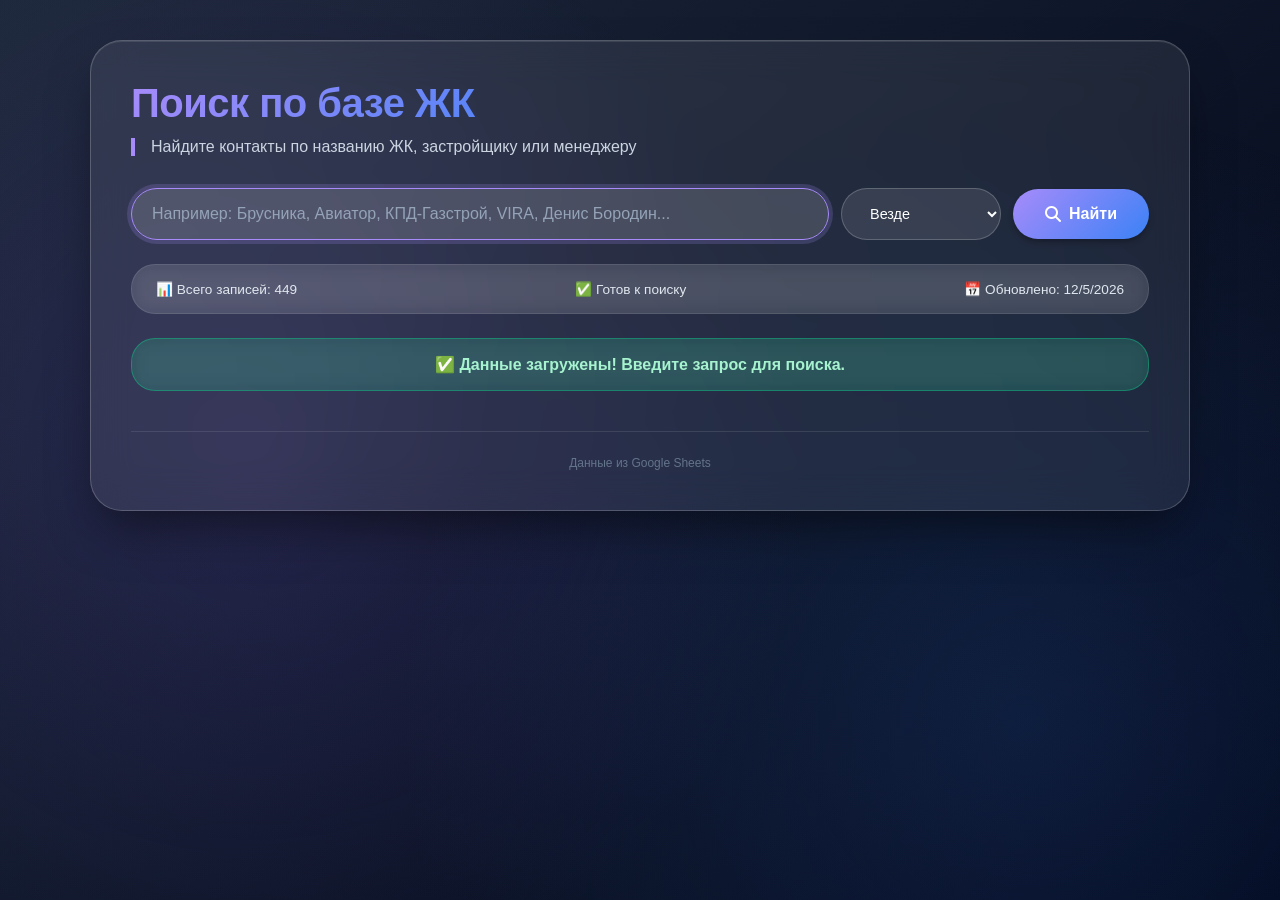
==== index.html @ bddff4b0 "Update index.html" ====
<!DOCTYPE html>
<html lang="ru">
<head>
    <meta charset="UTF-8">
    <meta name="viewport" content="width=device-width, initial-scale=1.0">
    <title>Поиск по базе ЖК</title>
    <link rel="stylesheet" href="https://cdnjs.cloudflare.com/ajax/libs/font-awesome/6.4.0/css/all.min.css">
    <link rel="stylesheet" href="style.css">
</head>
<body>
<div class="container">
    <h1>Поиск по базе ЖК</h1>
    <div class="sub">Найдите контакты по названию ЖК, застройщику или менеджеру</div>

    <div class="search-box">
        <input type="text" id="searchInput" placeholder="Например: Брусника, Авиатор, КПД-Газстрой, VIRA, Денис Бородин..." autofocus>
        <select id="searchType">
            <option value="all"><i class="fas fa-search"></i> Везде</option>
            <option value="complex"><i class="fas fa-building"></i> Название ЖК</option>
            <option value="developer"><i class="fas fa-hard-hat"></i> Застройщик</option>
            <option value="manager"><i class="fas fa-user-tie"></i> Менеджер</option>
        </select>
        <button id="searchBtn"><i class="fas fa-search"></i> Найти</button>
    </div>

    <div id="stats" class="stats" style="display: none;"></div>
    <div id="results">
        <div class="loading">Введите запрос для поиска</div>
    </div>
    <div class="footer">
        <span>Данные из Google Sheets</span>
        <button id="shareBtn" class="share-btn" style="display: none;"><i class="fas fa-share-alt"></i> Поделиться результатом</button>
    </div>
</div>

<script src="script.js"></script>
</body>
</html>
---- style.css ----
* {
    margin: 0;
    padding: 0;
    box-sizing: border-box;
}

body {
    font-family: 'Inter', -apple-system, BlinkMacSystemFont, 'Segoe UI', Roboto, sans-serif;
    background: linear-gradient(135deg, #1e293b 0%, #0f172a 50%, #020617 100%);
    min-height: 100vh;
    padding: 40px 20px;
    position: relative;
}

body::before {
    content: '';
    position: fixed;
    top: 0;
    left: 0;
    right: 0;
    bottom: 0;
    background: radial-gradient(circle at 20% 50%, rgba(139, 92, 246, 0.15) 0%, transparent 50%),
                radial-gradient(circle at 80% 80%, rgba(59, 130, 246, 0.15) 0%, transparent 50%);
    pointer-events: none;
    z-index: 0;
}

.container {
    position: relative;
    z-index: 1;
    max-width: 1100px;
    margin: 0 auto;
    background: rgba(255, 255, 255, 0.08);
    backdrop-filter: blur(20px);
    -webkit-backdrop-filter: blur(20px);
    border-radius: 32px;
    padding: 40px;
    box-shadow: 0 25px 50px -12px rgba(0, 0, 0, 0.5), inset 0 1px 0 rgba(255, 255, 255, 0.1);
    border: 1px solid rgba(255, 255, 255, 0.2);
}

h1 {
    font-size: 2.5rem;
    background: linear-gradient(135deg, #a78bfa 0%, #3b82f6 50%, #06b6d4 100%);
    -webkit-background-clip: text;
    -webkit-text-fill-color: transparent;
    background-clip: text;
    margin-bottom: 12px;
    letter-spacing: -0.5px;
    font-weight: 700;
}

.sub {
    color: #cbd5e1;
    margin-bottom: 32px;
    border-left: 4px solid #a78bfa;
    padding-left: 16px;
    font-size: 1rem;
    font-weight: 500;
}

.search-box {
    display: flex;
    gap: 12px;
    margin-bottom: 24px;
    flex-wrap: wrap;
    align-items: center;
}

.search-box input {
    flex: 2;
    padding: 16px 20px;
    font-size: 1rem;
    border: 1px solid rgba(255, 255, 255, 0.2);
    border-radius: 48px;
    outline: none;
    transition: all 0.3s ease;
    background: rgba(255, 255, 255, 0.1);
    color: white;
}

.search-box input::placeholder {
    color: #94a3b8;
}

.search-box input:focus {
    border-color: #a78bfa;
    background: rgba(255, 255, 255, 0.15);
    box-shadow: 0 0 0 4px rgba(167, 139, 250, 0.2);
}

.search-box select {
    padding: 16px 24px;
    font-size: 0.9rem;
    border: 1px solid rgba(255, 255, 255, 0.2);
    border-radius: 48px;
    background: rgba(255, 255, 255, 0.1);
    color: white;
    cursor: pointer;
    outline: none;
    transition: all 0.3s ease;
    font-weight: 500;
}

.search-box select option {
    background: #1e293b;
    color: white;
}

.search-box select:focus {
    border-color: #a78bfa;
    background: rgba(255, 255, 255, 0.15);
}

.search-box button {
    padding: 16px 32px;
    font-size: 1rem;
    background: linear-gradient(135deg, #a78bfa 0%, #3b82f6 100%);
    color: white;
    border: none;
    border-radius: 48px;
    cursor: pointer;
    font-weight: 600;
    transition: all 0.3s ease;
    box-shadow: 0 4px 6px -1px rgba(0, 0, 0, 0.3);
    display: flex;
    align-items: center;
    gap: 8px;
}

.search-box button:hover {
    transform: translateY(-2px);
    box-shadow: 0 10px 15px -3px rgba(0, 0, 0, 0.4);
    background: linear-gradient(135deg, #c084fc 0%, #60a5fa 100%);
}

.stats {
    background: rgba(255, 255, 255, 0.1);
    backdrop-filter: blur(10px);
    padding: 16px 24px;
    border-radius: 24px;
    margin-bottom: 24px;
    font-size: 0.85rem;
    color: #e2e8f0;
    display: flex;
    justify-content: space-between;
    flex-wrap: wrap;
    gap: 12px;
    font-weight: 500;
    border: 1px solid rgba(255, 255, 255, 0.1);
}

.result-card {
    background: rgba(255, 255, 255, 0.08);
    backdrop-filter: blur(10px);
    border-radius: 24px;
    padding: 20px;
    margin-bottom: 16px;
    border: 1px solid rgba(255, 255, 255, 0.1);
    transition: all 0.3s ease;
    position: relative;
    overflow: hidden;
}

.result-card::before {
    content: '';
    position: absolute;
    top: 0;
    left: 0;
    right: 0;
    height: 4px;
    background: linear-gradient(90deg, #a78bfa, #3b82f6, #06b6d4);
    transform: scaleX(0);
    transition: transform 0.3s ease;
}

.result-card:hover {
    transform: translateY(-4px);
    background: rgba(255, 255, 255, 0.12);
    border-color: rgba(255, 255, 255, 0.3);
    box-shadow: 0 12px 24px -8px rgba(0, 0, 0, 0.3);
}

.result-card:hover::before {
    transform: scaleX(1);
}

.result-card strong {
    font-size: 1.2rem;
    color: #f1f5f9;
    display: block;
    margin-bottom: 12px;
    padding-right: 20px;
}

.result-card > * {
    margin-bottom: 6px;
    line-height: 1.5;
    color: #cbd5e1;
}

.result-card > *:last-child {
    margin-bottom: 0;
}

.copy-btn {
    margin-top: 12px;
    background: rgba(255, 255, 255, 0.1);
    border: 1px solid rgba(255, 255, 255, 0.2);
    padding: 8px 16px;
    border-radius: 40px;
    font-size: 0.8rem;
    cursor: pointer;
    color: #e2e8f0;
    font-weight: 500;
    transition: all 0.2s ease;
    display: inline-flex;
    align-items: center;
    gap: 6px;
}

.copy-btn:hover {
    background: linear-gradient(135deg, #a78bfa, #3b82f6);
    color: white;
    border-color: transparent;
    transform: scale(1.02);
}

.loading {
    text-align: center;
    padding: 60px 20px;
    color: #94a3b8;
}

.loading-spinner {
    display: inline-block;
    width: 50px;
    height: 50px;
    border: 3px solid rgba(167, 139, 250, 0.3);
    border-radius: 50%;
    border-top-color: #a78bfa;
    animation: spin 1s ease-in-out infinite;
    margin-bottom: 20px;
}

.loading-text {
    color: #cbd5e1;
    font-size: 1rem;
    letter-spacing: 1px;
    animation: pulse 1.5s ease-in-out infinite;
}

.skeleton-card {
    background: rgba(255, 255, 255, 0.05);
    border-radius: 24px;
    padding: 20px;
    margin-bottom: 16px;
    border: 1px solid rgba(255, 255, 255, 0.1);
    animation: shimmer 1.5s ease-in-out infinite;
}

.skeleton-title {
    height: 24px;
    width: 60%;
    background: rgba(255, 255, 255, 0.1);
    border-radius: 12px;
    margin-bottom: 12px;
}

.skeleton-line {
    height: 16px;
    width: 80%;
    background: rgba(255, 255, 255, 0.08);
    border-radius: 8px;
    margin-bottom: 8px;
}

.skeleton-line.short {
    width: 40%;
}

.not-found {
    text-align: center;
    padding: 60px 20px;
    color: #94a3b8;
    font-size: 1.1rem;
}

.success {
    background: rgba(16, 185, 129, 0.2);
    backdrop-filter: blur(10px);
    border: 1px solid rgba(16, 185, 129, 0.5);
    color: #a7f3d0;
    padding: 16px;
    border-radius: 24px;
    margin-bottom: 24px;
    text-align: center;
    font-weight: 600;
    animation: slideIn 0.5s ease;
}

.error {
    background: rgba(239, 68, 68, 0.2);
    backdrop-filter: blur(10px);
    border: 1px solid rgba(239, 68, 68, 0.5);
    color: #fecaca;
    padding: 16px;
    border-radius: 24px;
    margin-bottom: 24px;
    text-align: center;
    font-weight: 600;
    animation: slideIn 0.5s ease;
}

.suggestion {
    background: rgba(251, 191, 36, 0.2);
    backdrop-filter: blur(10px);
    border: 1px solid rgba(251, 191, 36, 0.5);
    color: #fde047;
    padding: 12px 20px;
    border-radius: 24px;
    margin-bottom: 20px;
    text-align: center;
    font-size: 0.9rem;
    font-weight: 500;
    animation: pulse 2s infinite;
}

.footer {
    font-size: 0.75rem;
    color: #64748b;
    text-align: center;
    margin-top: 40px;
    padding-top: 24px;
    border-top: 1px solid rgba(255, 255, 255, 0.1);
}

@keyframes spin {
    to {
        transform: rotate(360deg);
    }
}

@keyframes pulse {
    0%, 100% {
        opacity: 1;
    }
    50% {
        opacity: 0.6;
    }
}

@keyframes shimmer {
    0% {
        background: rgba(255, 255, 255, 0.05);
    }
    50% {
        background: rgba(255, 255, 255, 0.1);
    }
    100% {
        background: rgba(255, 255, 255, 0.05);
    }
}

@keyframes slideIn {
    from {
        opacity: 0;
        transform: translateY(-10px);
    }
    to {
        opacity: 1;
        transform: translateY(0);
    }
}

@media (max-width: 768px) {
    .container {
        padding: 24px;
    }
    
    h1 {
        font-size: 1.8rem;
    }
    
    .search-box input,
    .search-box select,
    .search-box button {
        width: 100%;
    }
    
    .stats {
        flex-direction: column;
        align-items: center;
        text-align: center;
    }
    
    .result-card strong {
        font-size: 1rem;
    }
}
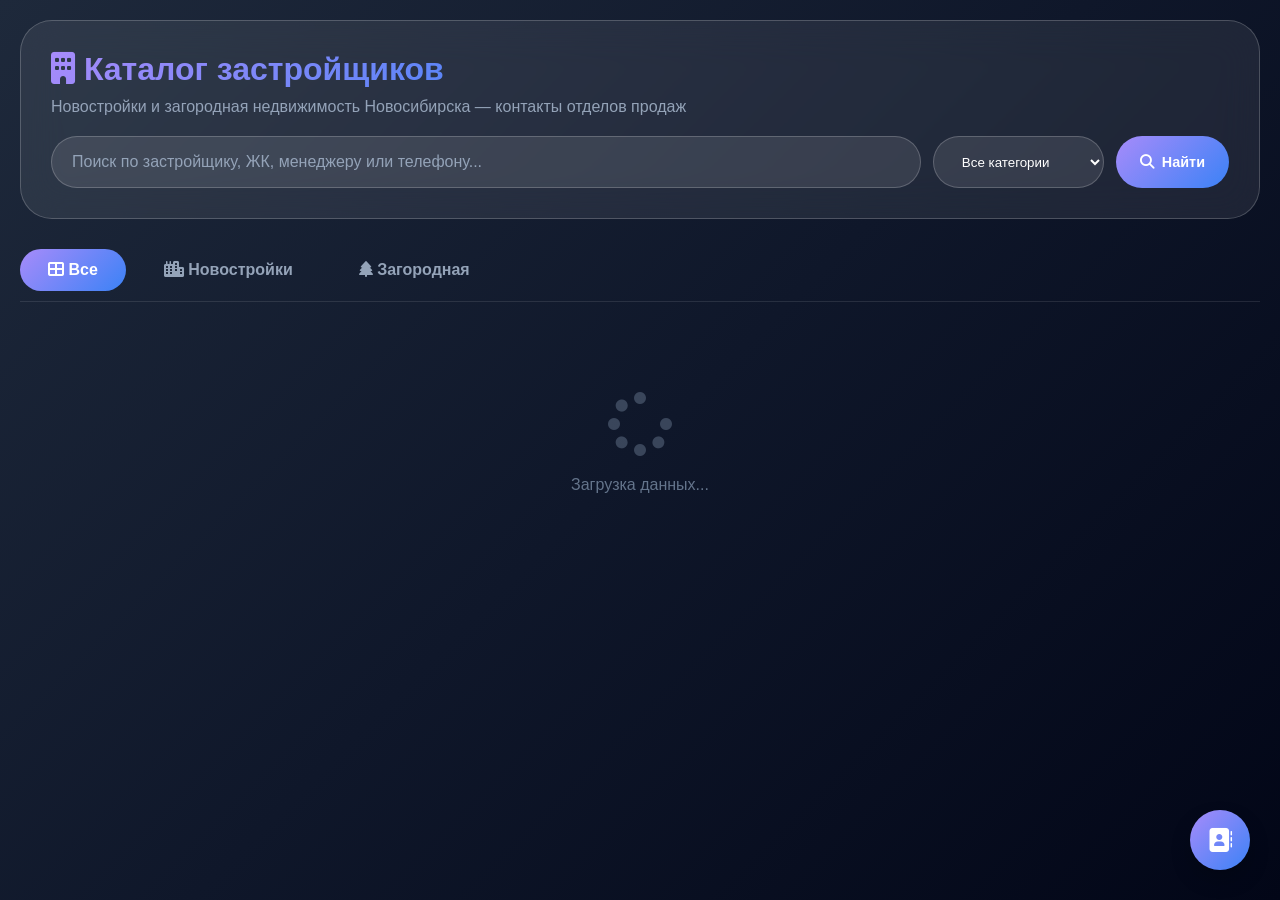
==== commit 3281b98d: "Update index.html" ====
--- a/index.html
+++ b/index.html
@@ -2,37 +2,524 @@
 <html lang="ru">
 <head>
     <meta charset="UTF-8">
-    <meta name="viewport" content="width=device-width, initial-scale=1.0">
-    <title>Поиск по базе ЖК</title>
+    <meta name="viewport" content="width=device-width, initial-scale=1.0, user-scalable=yes">
+    <title>Каталог контактов застройщиков | Новостройки и загородная недвижимость</title>
     <link rel="stylesheet" href="https://cdnjs.cloudflare.com/ajax/libs/font-awesome/6.4.0/css/all.min.css">
-    <link rel="stylesheet" href="style.css">
+    <style>
+        * {
+            margin: 0;
+            padding: 0;
+            box-sizing: border-box;
+        }
+
+        body {
+            font-family: 'Inter', -apple-system, BlinkMacSystemFont, 'Segoe UI', Roboto, sans-serif;
+            background: linear-gradient(135deg, #1e293b 0%, #0f172a 50%, #020617 100%);
+            min-height: 100vh;
+            padding: 20px;
+        }
+
+        .container {
+            max-width: 1400px;
+            margin: 0 auto;
+        }
+
+        /* Header */
+        .header {
+            background: rgba(255, 255, 255, 0.08);
+            backdrop-filter: blur(20px);
+            border-radius: 32px;
+            padding: 30px;
+            margin-bottom: 30px;
+            border: 1px solid rgba(255, 255, 255, 0.2);
+        }
+
+        h1 {
+            font-size: 2rem;
+            background: linear-gradient(135deg, #a78bfa 0%, #3b82f6 50%, #06b6d4 100%);
+            -webkit-background-clip: text;
+            -webkit-text-fill-color: transparent;
+            background-clip: text;
+            margin-bottom: 10px;
+        }
+
+        .sub {
+            color: #94a3b8;
+            margin-bottom: 20px;
+        }
+
+        /* Поиск */
+        .search-wrapper {
+            display: flex;
+            gap: 12px;
+            flex-wrap: wrap;
+            margin-top: 20px;
+        }
+
+        .search-wrapper input {
+            flex: 2;
+            padding: 16px 20px;
+            border: 1px solid rgba(255, 255, 255, 0.2);
+            border-radius: 48px;
+            background: rgba(255, 255, 255, 0.1);
+            color: white;
+            font-size: 1rem;
+        }
+
+        .search-wrapper input::placeholder {
+            color: #94a3b8;
+        }
+
+        .search-wrapper select {
+            padding: 16px 24px;
+            border: 1px solid rgba(255, 255, 255, 0.2);
+            border-radius: 48px;
+            background: rgba(255, 255, 255, 0.1);
+            color: white;
+            cursor: pointer;
+        }
+
+        .btn {
+            padding: 12px 24px;
+            border: none;
+            border-radius: 48px;
+            cursor: pointer;
+            font-weight: 600;
+            transition: all 0.3s ease;
+            display: inline-flex;
+            align-items: center;
+            gap: 8px;
+            font-size: 0.9rem;
+        }
+
+        .btn-primary {
+            background: linear-gradient(135deg, #a78bfa 0%, #3b82f6 100%);
+            color: white;
+        }
+
+        .btn-primary:hover {
+            transform: translateY(-2px);
+            box-shadow: 0 10px 15px -3px rgba(0, 0, 0, 0.4);
+        }
+
+        .btn-success {
+            background: linear-gradient(135deg, #10b981 0%, #059669 100%);
+            color: white;
+        }
+
+        .btn-outline {
+            background: transparent;
+            border: 1px solid rgba(255, 255, 255, 0.3);
+            color: #e2e8f0;
+        }
+
+        .btn-outline:hover {
+            background: rgba(255, 255, 255, 0.1);
+        }
+
+        /* Вкладки */
+        .tabs {
+            display: flex;
+            gap: 10px;
+            margin-bottom: 30px;
+            border-bottom: 1px solid rgba(255, 255, 255, 0.1);
+            padding-bottom: 10px;
+        }
+
+        .tab {
+            padding: 12px 28px;
+            background: transparent;
+            border: none;
+            color: #94a3b8;
+            font-size: 1rem;
+            font-weight: 600;
+            cursor: pointer;
+            transition: all 0.3s ease;
+            border-radius: 48px;
+        }
+
+        .tab.active {
+            background: linear-gradient(135deg, #a78bfa 0%, #3b82f6 100%);
+            color: white;
+        }
+
+        .tab:hover:not(.active) {
+            background: rgba(255, 255, 255, 0.1);
+            color: white;
+        }
+
+        /* Каталог */
+        .catalog {
+            display: flex;
+            flex-direction: column;
+            gap: 16px;
+        }
+
+        /* Карточка застройщика */
+        .developer-card {
+            background: rgba(255, 255, 255, 0.06);
+            border-radius: 24px;
+            border: 1px solid rgba(255, 255, 255, 0.1);
+            overflow: hidden;
+            transition: all 0.3s ease;
+        }
+
+        .developer-card:hover {
+            background: rgba(255, 255, 255, 0.08);
+            border-color: rgba(167, 139, 250, 0.3);
+        }
+
+        .developer-header {
+            padding: 20px 24px;
+            cursor: pointer;
+            display: flex;
+            justify-content: space-between;
+            align-items: center;
+            background: rgba(0, 0, 0, 0.2);
+            transition: all 0.3s ease;
+        }
+
+        .developer-header:hover {
+            background: rgba(0, 0, 0, 0.3);
+        }
+
+        .developer-info {
+            display: flex;
+            align-items: center;
+            gap: 15px;
+            flex-wrap: wrap;
+        }
+
+        .developer-icon {
+            width: 50px;
+            height: 50px;
+            background: linear-gradient(135deg, #a78bfa, #3b82f6);
+            border-radius: 16px;
+            display: flex;
+            align-items: center;
+            justify-content: center;
+            font-size: 1.5rem;
+        }
+
+        .developer-name {
+            font-size: 1.3rem;
+            font-weight: 600;
+            color: white;
+        }
+
+        .developer-stats {
+            display: flex;
+            gap: 15px;
+            margin-top: 5px;
+            font-size: 0.8rem;
+            color: #94a3b8;
+        }
+
+        .developer-stats span {
+            display: inline-flex;
+            align-items: center;
+            gap: 5px;
+        }
+
+        .toggle-icon {
+            font-size: 1.2rem;
+            color: #a78bfa;
+            transition: transform 0.3s ease;
+        }
+
+        .developer-card.collapsed .toggle-icon {
+            transform: rotate(-90deg);
+        }
+
+        .developer-card.collapsed .complexes-list {
+            display: none;
+        }
+
+        /* Список ЖК */
+        .complexes-list {
+            padding: 0 24px 24px 24px;
+            border-top: 1px solid rgba(255, 255, 255, 0.05);
+        }
+
+        .complex-item {
+            background: rgba(255, 255, 255, 0.03);
+            border-radius: 16px;
+            margin-top: 16px;
+            padding: 16px;
+            transition: all 0.3s ease;
+        }
+
+        .complex-item:hover {
+            background: rgba(255, 255, 255, 0.06);
+        }
+
+        .complex-header {
+            display: flex;
+            justify-content: space-between;
+            align-items: center;
+            flex-wrap: wrap;
+            gap: 15px;
+            margin-bottom: 12px;
+            cursor: pointer;
+        }
+
+        .complex-name {
+            font-size: 1.1rem;
+            font-weight: 600;
+            color: #e2e8f0;
+            display: flex;
+            align-items: center;
+            gap: 10px;
+        }
+
+        .complex-name i {
+            color: #a78bfa;
+            font-size: 1rem;
+        }
+
+        .complex-phone {
+            background: rgba(16, 185, 129, 0.2);
+            padding: 6px 12px;
+            border-radius: 40px;
+            font-size: 0.85rem;
+            color: #10b981;
+            display: inline-flex;
+            align-items: center;
+            gap: 6px;
+        }
+
+        .complex-details {
+            padding-left: 25px;
+            margin-top: 12px;
+            display: none;
+        }
+
+        .complex-item.collapsed .complex-details {
+            display: none;
+        }
+
+        .complex-item:not(.collapsed) .complex-details {
+            display: block;
+        }
+
+        .complex-address {
+            color: #94a3b8;
+            font-size: 0.85rem;
+            margin-bottom: 12px;
+            display: flex;
+            align-items: center;
+            gap: 8px;
+            flex-wrap: wrap;
+        }
+
+        .managers-title {
+            font-size: 0.85rem;
+            color: #a78bfa;
+            margin: 12px 0 8px 0;
+            font-weight: 600;
+        }
+
+        .manager-list {
+            display: flex;
+            flex-direction: column;
+            gap: 8px;
+        }
+
+        .manager-item {
+            display: flex;
+            justify-content: space-between;
+            align-items: center;
+            flex-wrap: wrap;
+            gap: 10px;
+            padding: 8px 12px;
+            background: rgba(255, 255, 255, 0.03);
+            border-radius: 12px;
+        }
+
+        .manager-info {
+            display: flex;
+            align-items: center;
+            gap: 12px;
+            flex-wrap: wrap;
+        }
+
+        .manager-name {
+            color: #f1f5f9;
+            font-weight: 500;
+        }
+
+        .manager-role {
+            font-size: 0.75rem;
+            color: #a78bfa;
+            background: rgba(167, 139, 250, 0.15);
+            padding: 2px 8px;
+            border-radius: 20px;
+        }
+
+        .manager-phone {
+            color: #10b981;
+            text-decoration: none;
+            font-size: 0.9rem;
+            display: inline-flex;
+            align-items: center;
+            gap: 6px;
+        }
+
+        .copy-btn {
+            background: rgba(255, 255, 255, 0.1);
+            border: none;
+            padding: 4px 12px;
+            border-radius: 20px;
+            cursor: pointer;
+            color: #94a3b8;
+            font-size: 0.7rem;
+            transition: all 0.2s ease;
+        }
+
+        .copy-btn:hover {
+            background: #a78bfa;
+            color: white;
+        }
+
+        /* Пустое состояние */
+        .empty-state {
+            text-align: center;
+            padding: 60px 20px;
+            color: #64748b;
+        }
+
+        .empty-state i {
+            font-size: 4rem;
+            margin-bottom: 20px;
+            opacity: 0.5;
+        }
+
+        /* Админ-кнопка */
+        .admin-btn {
+            position: fixed;
+            bottom: 30px;
+            right: 30px;
+            background: linear-gradient(135deg, #a78bfa, #3b82f6);
+            width: 60px;
+            height: 60px;
+            border-radius: 50%;
+            display: flex;
+            align-items: center;
+            justify-content: center;
+            color: white;
+            font-size: 1.5rem;
+            cursor: pointer;
+            box-shadow: 0 10px 25px -5px rgba(0, 0, 0, 0.3);
+            transition: all 0.3s ease;
+            z-index: 100;
+            text-decoration: none;
+        }
+
+        .admin-btn:hover {
+            transform: scale(1.1);
+            box-shadow: 0 15px 30px -5px rgba(0, 0, 0, 0.4);
+        }
+
+        /* Уведомления */
+        .toast {
+            position: fixed;
+            bottom: 100px;
+            right: 30px;
+            background: rgba(0, 0, 0, 0.9);
+            color: white;
+            padding: 12px 24px;
+            border-radius: 48px;
+            z-index: 1000;
+            animation: slideUp 0.3s ease;
+        }
+
+        @keyframes slideUp {
+            from {
+                opacity: 0;
+                transform: translateY(20px);
+            }
+            to {
+                opacity: 1;
+                transform: translateY(0);
+            }
+        }
+
+        @media (max-width: 768px) {
+            .header {
+                padding: 20px;
+            }
+            h1 {
+                font-size: 1.5rem;
+            }
+            .developer-header {
+                padding: 15px 20px;
+            }
+            .developer-name {
+                font-size: 1.1rem;
+            }
+            .complexes-list {
+                padding: 0 16px 16px 16px;
+            }
+            .manager-item {
+                flex-direction: column;
+                align-items: flex-start;
+            }
+            .admin-btn {
+                bottom: 20px;
+                right: 20px;
+                width: 50px;
+                height: 50px;
+                font-size: 1.2rem;
+            }
+        }
+    </style>
 </head>
 <body>
-<div class="container">
-    <h1>Поиск по базе ЖК</h1>
-    <div class="sub">Найдите контакты по названию ЖК, застройщику или менеджеру</div>
-
-    <div class="search-box">
-        <input type="text" id="searchInput" placeholder="Например: Брусника, Авиатор, КПД-Газстрой, VIRA, Денис Бородин..." autofocus>
-        <select id="searchType">
-            <option value="all"><i class="fas fa-search"></i> Везде</option>
-            <option value="complex"><i class="fas fa-building"></i> Название ЖК</option>
-            <option value="developer"><i class="fas fa-hard-hat"></i> Застройщик</option>
-            <option value="manager"><i class="fas fa-user-tie"></i> Менеджер</option>
-        </select>
-        <button id="searchBtn"><i class="fas fa-search"></i> Найти</button>
+    <div class="container">
+        <div class="header">
+            <h1><i class="fas fa-building"></i> Каталог застройщиков</h1>
+            <div class="sub">Новостройки и загородная недвижимость Новосибирска — контакты отделов продаж</div>
+            
+            <div class="search-wrapper">
+                <input type="text" id="searchInput" placeholder="Поиск по застройщику, ЖК, менеджеру или телефону...">
+                <select id="categoryFilter">
+                    <option value="all">Все категории</option>
+                    <option value="newbuild">🏢 Новостройки</option>
+                    <option value="suburban">🏡 Загородная</option>
+                </select>
+                <button class="btn btn-primary" id="searchBtn">
+                    <i class="fas fa-search"></i> Найти
+                </button>
+            </div>
+        </div>
+
+        <!-- Вкладки -->
+        <div class="tabs">
+            <button class="tab active" data-category="all">
+                <i class="fas fa-th-large"></i> Все
+            </button>
+            <button class="tab" data-category="newbuild">
+                <i class="fas fa-city"></i> Новостройки
+            </button>
+            <button class="tab" data-category="suburban">
+                <i class="fas fa-tree"></i> Загородная
+            </button>
+        </div>
+
+        <!-- Каталог -->
+        <div class="catalog" id="catalog">
+            <div class="empty-state">
+                <i class="fas fa-spinner fa-spin"></i>
+                <p>Загрузка данных...</p>
+            </div>
+        </div>
     </div>
 
-    <div id="stats" class="stats" style="display: none;"></div>
-    <div id="results">
-        <div class="loading">Введите запрос для поиска</div>
-    </div>
-    <div class="footer">
-        <span>Данные из Google Sheets</span>
-        <button id="shareBtn" class="share-btn" style="display: none;"><i class="fas fa-share-alt"></i> Поделиться результатом</button>
-    </div>
-</div>
-
-<script src="script.js"></script>
+    <!-- Кнопка админ-панели -->
+    <a href="../app/contacts-manager.html" class="admin-btn" title="Управление контактами">
+        <i class="fas fa-address-book"></i>
+    </a>
+
+    <script src="../pages/main.js"></script>
 </body>
 </html>
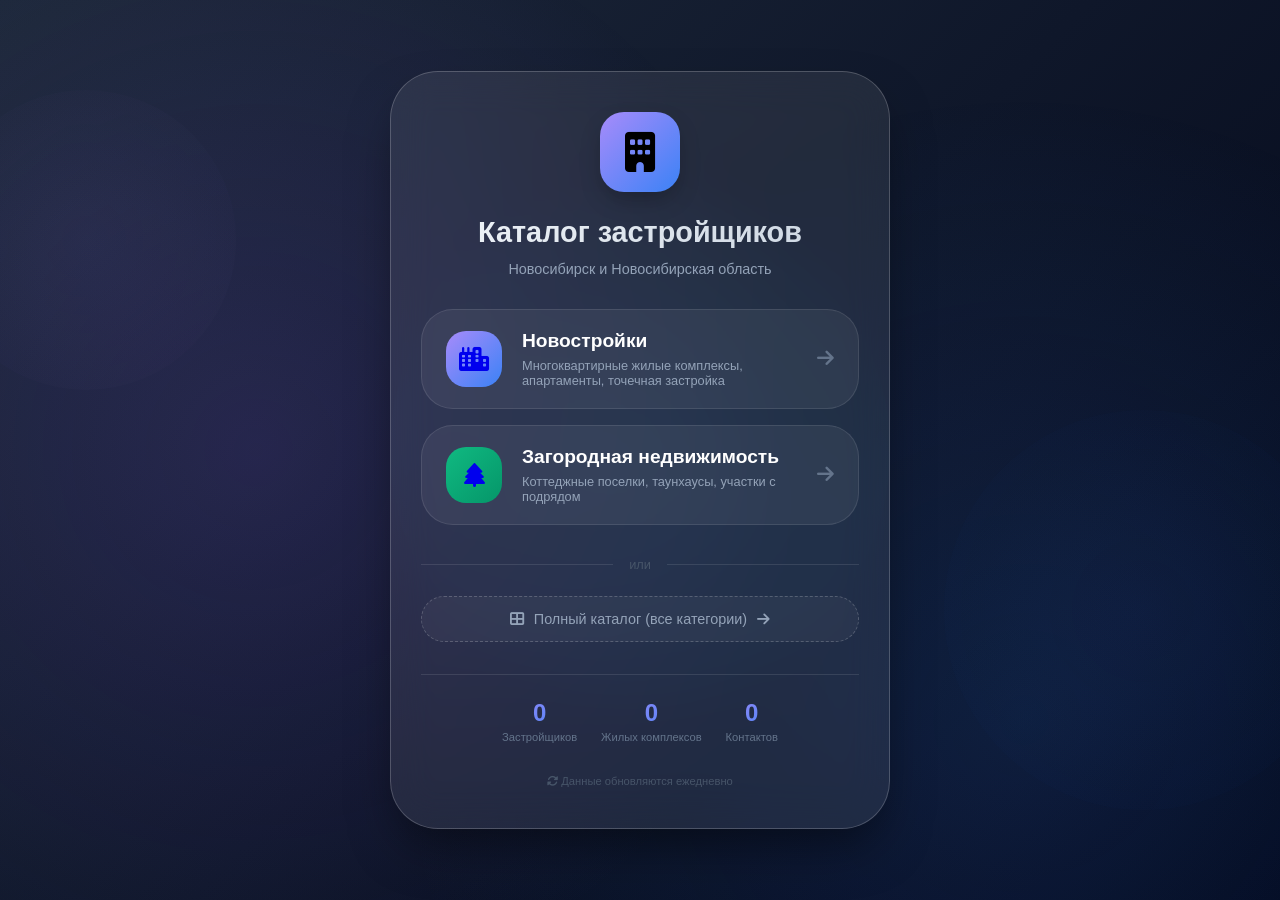
==== commit b3a70e8b: "Update index.html" ====
--- a/index.html
+++ b/index.html
@@ -3,7 +3,7 @@
 <head>
     <meta charset="UTF-8">
     <meta name="viewport" content="width=device-width, initial-scale=1.0, user-scalable=yes">
-    <title>Каталог контактов застройщиков | Новостройки и загородная недвижимость</title>
+    <title>Каталог застройщиков Новосибирска</title>
     <link rel="stylesheet" href="https://cdnjs.cloudflare.com/ajax/libs/font-awesome/6.4.0/css/all.min.css">
     <style>
         * {
@@ -16,510 +16,402 @@
             font-family: 'Inter', -apple-system, BlinkMacSystemFont, 'Segoe UI', Roboto, sans-serif;
             background: linear-gradient(135deg, #1e293b 0%, #0f172a 50%, #020617 100%);
             min-height: 100vh;
-            padding: 20px;
-        }
-
+            display: flex;
+            align-items: center;
+            justify-content: center;
+            position: relative;
+            overflow-x: hidden;
+        }
+
+        /* Декоративные элементы фона */
+        body::before {
+            content: '';
+            position: fixed;
+            top: 0;
+            left: 0;
+            right: 0;
+            bottom: 0;
+            background: radial-gradient(circle at 20% 50%, rgba(139, 92, 246, 0.15) 0%, transparent 50%),
+                        radial-gradient(circle at 80% 80%, rgba(59, 130, 246, 0.15) 0%, transparent 50%);
+            pointer-events: none;
+        }
+
+        /* Анимированные элементы фона */
+        .bg-shape {
+            position: fixed;
+            opacity: 0.05;
+            pointer-events: none;
+        }
+
+        .bg-shape-1 {
+            top: 10%;
+            left: -5%;
+            width: 300px;
+            height: 300px;
+            background: radial-gradient(circle, #a78bfa, transparent);
+            border-radius: 50%;
+            animation: float 20s ease-in-out infinite;
+        }
+
+        .bg-shape-2 {
+            bottom: 10%;
+            right: -5%;
+            width: 400px;
+            height: 400px;
+            background: radial-gradient(circle, #3b82f6, transparent);
+            border-radius: 50%;
+            animation: float 25s ease-in-out infinite reverse;
+        }
+
+        .bg-shape-3 {
+            top: 50%;
+            left: 50%;
+            width: 500px;
+            height: 500px;
+            background: radial-gradient(circle, #06b6d4, transparent);
+            border-radius: 50%;
+            animation: float 30s ease-in-out infinite;
+            transform: translate(-50%, -50%);
+        }
+
+        @keyframes float {
+            0%, 100% { transform: translate(0, 0) rotate(0deg); }
+            33% { transform: translate(30px, -30px) rotate(120deg); }
+            66% { transform: translate(-20px, 20px) rotate(240deg); }
+        }
+
+        /* Контейнер */
         .container {
-            max-width: 1400px;
-            margin: 0 auto;
-        }
-
-        /* Header */
-        .header {
+            position: relative;
+            z-index: 1;
+            max-width: 500px;
+            width: 90%;
+            margin: 40px auto;
             background: rgba(255, 255, 255, 0.08);
             backdrop-filter: blur(20px);
-            border-radius: 32px;
-            padding: 30px;
-            margin-bottom: 30px;
+            border-radius: 48px;
+            padding: 40px 30px;
             border: 1px solid rgba(255, 255, 255, 0.2);
+            box-shadow: 0 25px 50px -12px rgba(0, 0, 0, 0.5);
+            text-align: center;
+        }
+
+        /* Логотип/Иконка */
+        .logo {
+            width: 80px;
+            height: 80px;
+            background: linear-gradient(135deg, #a78bfa 0%, #3b82f6 100%);
+            border-radius: 24px;
+            display: flex;
+            align-items: center;
+            justify-content: center;
+            margin: 0 auto 24px;
+            font-size: 2.5rem;
+            box-shadow: 0 10px 25px -5px rgba(0, 0, 0, 0.3);
         }
 
         h1 {
-            font-size: 2rem;
-            background: linear-gradient(135deg, #a78bfa 0%, #3b82f6 50%, #06b6d4 100%);
+            font-size: 1.8rem;
+            background: linear-gradient(135deg, #f1f5f9 0%, #cbd5e1 100%);
             -webkit-background-clip: text;
             -webkit-text-fill-color: transparent;
             background-clip: text;
-            margin-bottom: 10px;
+            margin-bottom: 12px;
         }
 
         .sub {
             color: #94a3b8;
-            margin-bottom: 20px;
-        }
-
-        /* Поиск */
-        .search-wrapper {
-            display: flex;
-            gap: 12px;
-            flex-wrap: wrap;
-            margin-top: 20px;
-        }
-
-        .search-wrapper input {
-            flex: 2;
-            padding: 16px 20px;
-            border: 1px solid rgba(255, 255, 255, 0.2);
-            border-radius: 48px;
-            background: rgba(255, 255, 255, 0.1);
-            color: white;
-            font-size: 1rem;
-        }
-
-        .search-wrapper input::placeholder {
-            color: #94a3b8;
-        }
-
-        .search-wrapper select {
-            padding: 16px 24px;
-            border: 1px solid rgba(255, 255, 255, 0.2);
-            border-radius: 48px;
-            background: rgba(255, 255, 255, 0.1);
-            color: white;
-            cursor: pointer;
-        }
-
-        .btn {
-            padding: 12px 24px;
-            border: none;
-            border-radius: 48px;
-            cursor: pointer;
-            font-weight: 600;
-            transition: all 0.3s ease;
-            display: inline-flex;
-            align-items: center;
-            gap: 8px;
             font-size: 0.9rem;
-        }
-
-        .btn-primary {
-            background: linear-gradient(135deg, #a78bfa 0%, #3b82f6 100%);
-            color: white;
-        }
-
-        .btn-primary:hover {
-            transform: translateY(-2px);
-            box-shadow: 0 10px 15px -3px rgba(0, 0, 0, 0.4);
-        }
-
-        .btn-success {
-            background: linear-gradient(135deg, #10b981 0%, #059669 100%);
-            color: white;
-        }
-
-        .btn-outline {
-            background: transparent;
-            border: 1px solid rgba(255, 255, 255, 0.3);
-            color: #e2e8f0;
-        }
-
-        .btn-outline:hover {
-            background: rgba(255, 255, 255, 0.1);
-        }
-
-        /* Вкладки */
-        .tabs {
-            display: flex;
-            gap: 10px;
-            margin-bottom: 30px;
-            border-bottom: 1px solid rgba(255, 255, 255, 0.1);
-            padding-bottom: 10px;
-        }
-
-        .tab {
-            padding: 12px 28px;
-            background: transparent;
-            border: none;
-            color: #94a3b8;
-            font-size: 1rem;
-            font-weight: 600;
-            cursor: pointer;
-            transition: all 0.3s ease;
-            border-radius: 48px;
-        }
-
-        .tab.active {
-            background: linear-gradient(135deg, #a78bfa 0%, #3b82f6 100%);
-            color: white;
-        }
-
-        .tab:hover:not(.active) {
-            background: rgba(255, 255, 255, 0.1);
-            color: white;
-        }
-
-        /* Каталог */
-        .catalog {
+            margin-bottom: 32px;
+        }
+
+        /* Кнопки-карточки */
+        .cards {
             display: flex;
             flex-direction: column;
             gap: 16px;
-        }
-
-        /* Карточка застройщика */
-        .developer-card {
+            margin-bottom: 32px;
+        }
+
+        .card-link {
+            display: flex;
+            align-items: center;
+            padding: 20px 24px;
             background: rgba(255, 255, 255, 0.06);
-            border-radius: 24px;
             border: 1px solid rgba(255, 255, 255, 0.1);
-            overflow: hidden;
+            border-radius: 32px;
+            text-decoration: none;
             transition: all 0.3s ease;
-        }
-
-        .developer-card:hover {
-            background: rgba(255, 255, 255, 0.08);
-            border-color: rgba(167, 139, 250, 0.3);
-        }
-
-        .developer-header {
-            padding: 20px 24px;
             cursor: pointer;
-            display: flex;
-            justify-content: space-between;
-            align-items: center;
-            background: rgba(0, 0, 0, 0.2);
-            transition: all 0.3s ease;
-        }
-
-        .developer-header:hover {
-            background: rgba(0, 0, 0, 0.3);
-        }
-
-        .developer-info {
-            display: flex;
-            align-items: center;
-            gap: 15px;
-            flex-wrap: wrap;
-        }
-
-        .developer-icon {
-            width: 50px;
-            height: 50px;
+        }
+
+        .card-link:hover {
+            background: rgba(255, 255, 255, 0.12);
+            transform: translateY(-4px);
+            border-color: rgba(167, 139, 250, 0.4);
+            box-shadow: 0 12px 24px -8px rgba(0, 0, 0, 0.3);
+        }
+
+        .card-icon {
+            width: 56px;
+            height: 56px;
             background: linear-gradient(135deg, #a78bfa, #3b82f6);
-            border-radius: 16px;
+            border-radius: 20px;
             display: flex;
             align-items: center;
             justify-content: center;
             font-size: 1.5rem;
-        }
-
-        .developer-name {
-            font-size: 1.3rem;
+            margin-right: 20px;
+            flex-shrink: 0;
+        }
+
+        .card-icon.suburban {
+            background: linear-gradient(135deg, #10b981, #059669);
+        }
+
+        .card-content {
+            flex: 1;
+            text-align: left;
+        }
+
+        .card-title {
+            font-size: 1.2rem;
             font-weight: 600;
             color: white;
-        }
-
-        .developer-stats {
-            display: flex;
-            gap: 15px;
-            margin-top: 5px;
+            margin-bottom: 6px;
+        }
+
+        .card-desc {
             font-size: 0.8rem;
             color: #94a3b8;
         }
 
-        .developer-stats span {
-            display: inline-flex;
-            align-items: center;
-            gap: 5px;
-        }
-
-        .toggle-icon {
+        .card-arrow {
+            color: #64748b;
             font-size: 1.2rem;
+            transition: all 0.3s ease;
+        }
+
+        .card-link:hover .card-arrow {
             color: #a78bfa;
-            transition: transform 0.3s ease;
-        }
-
-        .developer-card.collapsed .toggle-icon {
-            transform: rotate(-90deg);
-        }
-
-        .developer-card.collapsed .complexes-list {
-            display: none;
-        }
-
-        /* Список ЖК */
-        .complexes-list {
-            padding: 0 24px 24px 24px;
-            border-top: 1px solid rgba(255, 255, 255, 0.05);
-        }
-
-        .complex-item {
-            background: rgba(255, 255, 255, 0.03);
-            border-radius: 16px;
-            margin-top: 16px;
-            padding: 16px;
+            transform: translateX(4px);
+        }
+
+        /* Разделитель */
+        .divider {
+            display: flex;
+            align-items: center;
+            color: #475569;
+            font-size: 0.8rem;
+            margin: 24px 0;
+        }
+
+        .divider::before,
+        .divider::after {
+            content: '';
+            flex: 1;
+            height: 1px;
+            background: rgba(255, 255, 255, 0.1);
+        }
+
+        .divider span {
+            padding: 0 16px;
+        }
+
+        /* Кнопка админки */
+        .admin-link {
+            display: flex;
+            align-items: center;
+            justify-content: center;
+            gap: 10px;
+            padding: 14px 20px;
+            background: rgba(255, 255, 255, 0.04);
+            border: 1px dashed rgba(255, 255, 255, 0.2);
+            border-radius: 48px;
+            text-decoration: none;
+            color: #94a3b8;
+            font-size: 0.9rem;
             transition: all 0.3s ease;
-        }
-
-        .complex-item:hover {
-            background: rgba(255, 255, 255, 0.06);
-        }
-
-        .complex-header {
-            display: flex;
-            justify-content: space-between;
-            align-items: center;
-            flex-wrap: wrap;
-            gap: 15px;
-            margin-bottom: 12px;
-            cursor: pointer;
-        }
-
-        .complex-name {
-            font-size: 1.1rem;
-            font-weight: 600;
-            color: #e2e8f0;
-            display: flex;
-            align-items: center;
-            gap: 10px;
-        }
-
-        .complex-name i {
+            margin-top: 8px;
+        }
+
+        .admin-link:hover {
+            background: rgba(255, 255, 255, 0.08);
             color: #a78bfa;
-            font-size: 1rem;
-        }
-
-        .complex-phone {
-            background: rgba(16, 185, 129, 0.2);
-            padding: 6px 12px;
-            border-radius: 40px;
-            font-size: 0.85rem;
-            color: #10b981;
-            display: inline-flex;
-            align-items: center;
-            gap: 6px;
-        }
-
-        .complex-details {
-            padding-left: 25px;
-            margin-top: 12px;
-            display: none;
-        }
-
-        .complex-item.collapsed .complex-details {
-            display: none;
-        }
-
-        .complex-item:not(.collapsed) .complex-details {
-            display: block;
-        }
-
-        .complex-address {
-            color: #94a3b8;
-            font-size: 0.85rem;
-            margin-bottom: 12px;
-            display: flex;
-            align-items: center;
-            gap: 8px;
-            flex-wrap: wrap;
-        }
-
-        .managers-title {
-            font-size: 0.85rem;
-            color: #a78bfa;
-            margin: 12px 0 8px 0;
-            font-weight: 600;
-        }
-
-        .manager-list {
-            display: flex;
-            flex-direction: column;
-            gap: 8px;
-        }
-
-        .manager-item {
-            display: flex;
-            justify-content: space-between;
-            align-items: center;
-            flex-wrap: wrap;
-            gap: 10px;
-            padding: 8px 12px;
-            background: rgba(255, 255, 255, 0.03);
-            border-radius: 12px;
-        }
-
-        .manager-info {
-            display: flex;
-            align-items: center;
-            gap: 12px;
-            flex-wrap: wrap;
-        }
-
-        .manager-name {
-            color: #f1f5f9;
-            font-weight: 500;
-        }
-
-        .manager-role {
-            font-size: 0.75rem;
-            color: #a78bfa;
-            background: rgba(167, 139, 250, 0.15);
-            padding: 2px 8px;
-            border-radius: 20px;
-        }
-
-        .manager-phone {
-            color: #10b981;
-            text-decoration: none;
-            font-size: 0.9rem;
-            display: inline-flex;
-            align-items: center;
-            gap: 6px;
-        }
-
-        .copy-btn {
-            background: rgba(255, 255, 255, 0.1);
-            border: none;
-            padding: 4px 12px;
-            border-radius: 20px;
-            cursor: pointer;
-            color: #94a3b8;
+            border-color: #a78bfa;
+        }
+
+        /* Статистика */
+        .stats {
+            display: flex;
+            justify-content: center;
+            gap: 24px;
+            margin-top: 32px;
+            padding-top: 24px;
+            border-top: 1px solid rgba(255, 255, 255, 0.1);
+        }
+
+        .stat-item {
+            text-align: center;
+        }
+
+        .stat-number {
+            font-size: 1.5rem;
+            font-weight: 700;
+            background: linear-gradient(135deg, #a78bfa, #3b82f6);
+            -webkit-background-clip: text;
+            -webkit-text-fill-color: transparent;
+            background-clip: text;
+        }
+
+        .stat-label {
             font-size: 0.7rem;
-            transition: all 0.2s ease;
-        }
-
-        .copy-btn:hover {
-            background: #a78bfa;
-            color: white;
-        }
-
-        /* Пустое состояние */
-        .empty-state {
-            text-align: center;
-            padding: 60px 20px;
             color: #64748b;
-        }
-
-        .empty-state i {
-            font-size: 4rem;
-            margin-bottom: 20px;
-            opacity: 0.5;
-        }
-
-        /* Админ-кнопка */
-        .admin-btn {
-            position: fixed;
-            bottom: 30px;
-            right: 30px;
-            background: linear-gradient(135deg, #a78bfa, #3b82f6);
-            width: 60px;
-            height: 60px;
-            border-radius: 50%;
-            display: flex;
-            align-items: center;
-            justify-content: center;
-            color: white;
-            font-size: 1.5rem;
-            cursor: pointer;
-            box-shadow: 0 10px 25px -5px rgba(0, 0, 0, 0.3);
-            transition: all 0.3s ease;
-            z-index: 100;
-            text-decoration: none;
-        }
-
-        .admin-btn:hover {
-            transform: scale(1.1);
-            box-shadow: 0 15px 30px -5px rgba(0, 0, 0, 0.4);
-        }
-
-        /* Уведомления */
-        .toast {
-            position: fixed;
-            bottom: 100px;
-            right: 30px;
-            background: rgba(0, 0, 0, 0.9);
-            color: white;
-            padding: 12px 24px;
-            border-radius: 48px;
-            z-index: 1000;
-            animation: slideUp 0.3s ease;
-        }
-
-        @keyframes slideUp {
-            from {
-                opacity: 0;
-                transform: translateY(20px);
-            }
-            to {
-                opacity: 1;
-                transform: translateY(0);
-            }
-        }
-
-        @media (max-width: 768px) {
-            .header {
-                padding: 20px;
+            margin-top: 4px;
+        }
+
+        /* Футер */
+        .footer {
+            margin-top: 32px;
+            font-size: 0.7rem;
+            color: #475569;
+        }
+
+        /* Адаптив */
+        @media (max-width: 480px) {
+            .container {
+                padding: 30px 20px;
+            }
+            .card-link {
+                padding: 16px 20px;
+            }
+            .card-icon {
+                width: 48px;
+                height: 48px;
+                font-size: 1.2rem;
+                margin-right: 15px;
+            }
+            .card-title {
+                font-size: 1rem;
             }
             h1 {
                 font-size: 1.5rem;
-            }
-            .developer-header {
-                padding: 15px 20px;
-            }
-            .developer-name {
-                font-size: 1.1rem;
-            }
-            .complexes-list {
-                padding: 0 16px 16px 16px;
-            }
-            .manager-item {
-                flex-direction: column;
-                align-items: flex-start;
-            }
-            .admin-btn {
-                bottom: 20px;
-                right: 20px;
-                width: 50px;
-                height: 50px;
-                font-size: 1.2rem;
             }
         }
     </style>
 </head>
 <body>
+    <div class="bg-shape bg-shape-1"></div>
+    <div class="bg-shape bg-shape-2"></div>
+    <div class="bg-shape bg-shape-3"></div>
+
     <div class="container">
-        <div class="header">
-            <h1><i class="fas fa-building"></i> Каталог застройщиков</h1>
-            <div class="sub">Новостройки и загородная недвижимость Новосибирска — контакты отделов продаж</div>
-            
-            <div class="search-wrapper">
-                <input type="text" id="searchInput" placeholder="Поиск по застройщику, ЖК, менеджеру или телефону...">
-                <select id="categoryFilter">
-                    <option value="all">Все категории</option>
-                    <option value="newbuild">🏢 Новостройки</option>
-                    <option value="suburban">🏡 Загородная</option>
-                </select>
-                <button class="btn btn-primary" id="searchBtn">
-                    <i class="fas fa-search"></i> Найти
-                </button>
+        <div class="logo">
+            <i class="fas fa-building"></i>
+        </div>
+        
+        <h1>Каталог застройщиков</h1>
+        <div class="sub">Новосибирск и Новосибирская область</div>
+
+        <div class="cards">
+            <a href="app/index.html?category=newbuild" class="card-link">
+                <div class="card-icon">
+                    <i class="fas fa-city"></i>
+                </div>
+                <div class="card-content">
+                    <div class="card-title">Новостройки</div>
+                    <div class="card-desc">Многоквартирные жилые комплексы, апартаменты, точечная застройка</div>
+                </div>
+                <div class="card-arrow">
+                    <i class="fas fa-arrow-right"></i>
+                </div>
+            </a>
+
+            <a href="app/index.html?category=suburban" class="card-link">
+                <div class="card-icon suburban">
+                    <i class="fas fa-tree"></i>
+                </div>
+                <div class="card-content">
+                    <div class="card-title">Загородная недвижимость</div>
+                    <div class="card-desc">Коттеджные поселки, таунхаусы, участки с подрядом</div>
+                </div>
+                <div class="card-arrow">
+                    <i class="fas fa-arrow-right"></i>
+                </div>
+            </a>
+        </div>
+
+        <div class="divider">
+            <span>или</span>
+        </div>
+
+        <a href="app/index.html" class="admin-link">
+            <i class="fas fa-th-large"></i>
+            <span>Полный каталог (все категории)</span>
+            <i class="fas fa-arrow-right"></i>
+        </a>
+
+        <div class="stats" id="stats">
+            <div class="stat-item">
+                <div class="stat-number" id="developersCount">—</div>
+                <div class="stat-label">Застройщиков</div>
+            </div>
+            <div class="stat-item">
+                <div class="stat-number" id="complexesCount">—</div>
+                <div class="stat-label">Жилых комплексов</div>
+            </div>
+            <div class="stat-item">
+                <div class="stat-number" id="contactsCount">—</div>
+                <div class="stat-label">Контактов</div>
             </div>
         </div>
 
-        <!-- Вкладки -->
-        <div class="tabs">
-            <button class="tab active" data-category="all">
-                <i class="fas fa-th-large"></i> Все
-            </button>
-            <button class="tab" data-category="newbuild">
-                <i class="fas fa-city"></i> Новостройки
-            </button>
-            <button class="tab" data-category="suburban">
-                <i class="fas fa-tree"></i> Загородная
-            </button>
-        </div>
-
-        <!-- Каталог -->
-        <div class="catalog" id="catalog">
-            <div class="empty-state">
-                <i class="fas fa-spinner fa-spin"></i>
-                <p>Загрузка данных...</p>
-            </div>
+        <div class="footer">
+            <i class="fas fa-sync-alt"></i> Данные обновляются ежедневно
         </div>
     </div>
 
-    <!-- Кнопка админ-панели -->
-    <a href="../app/contacts-manager.html" class="admin-btn" title="Управление контактами">
-        <i class="fas fa-address-book"></i>
-    </a>
-
-    <script src="../pages/main.js"></script>
+    <script>
+        // Загрузка статистики из localStorage
+        function loadStats() {
+            try {
+                const saved = localStorage.getItem('contactsDatabase');
+                if (saved) {
+                    const db = JSON.parse(saved);
+                    const developersCount = Object.keys(db.developers || {}).length;
+                    const complexesCount = Object.values(db.developers || {}).reduce((sum, dev) => sum + (dev.complexes?.length || 0), 0);
+                    const contactsCount = (db.contacts || []).length;
+                    
+                    document.getElementById('developersCount').textContent = developersCount;
+                    document.getElementById('complexesCount').textContent = complexesCount;
+                    document.getElementById('contactsCount').textContent = contactsCount;
+                } else {
+                    // Демо-статистика
+                    document.getElementById('developersCount').textContent = '0';
+                    document.getElementById('complexesCount').textContent = '0';
+                    document.getElementById('contactsCount').textContent = '0';
+                }
+            } catch(e) {
+                console.error('Ошибка загрузки статистики', e);
+            }
+        }
+
+        // Анимация появления
+        document.addEventListener('DOMContentLoaded', () => {
+            loadStats();
+            
+            // Плавное появление карточек
+            const cards = document.querySelectorAll('.card-link');
+            cards.forEach((card, index) => {
+                card.style.opacity = '0';
+                card.style.transform = 'translateY(20px)';
+                setTimeout(() => {
+                    card.style.transition = 'all 0.5s ease';
+                    card.style.opacity = '1';
+                    card.style.transform = 'translateY(0)';
+                }, index * 100);
+            });
+        });
+    </script>
 </body>
 </html>
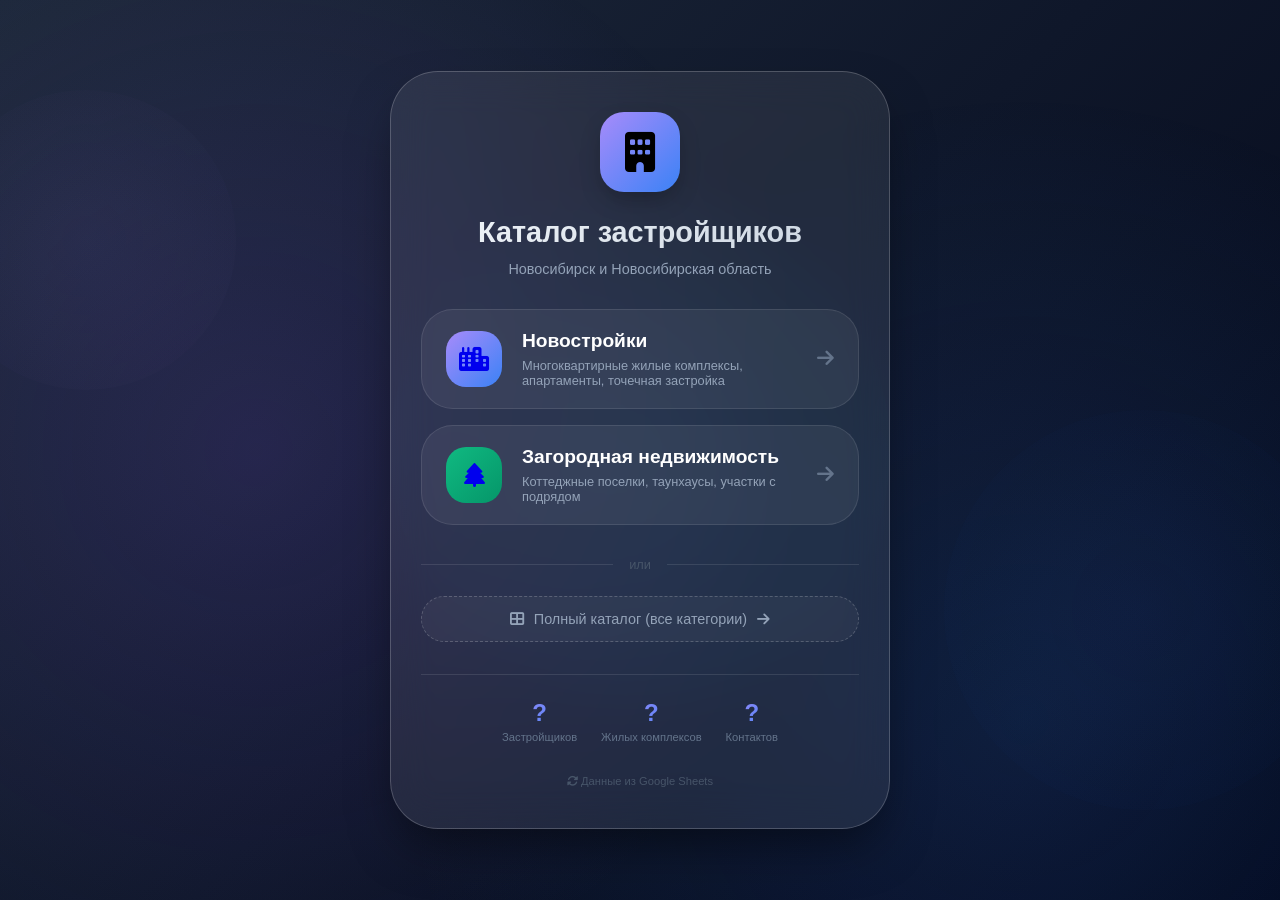
==== commit 2a90f97c: "Update index.html" ====
--- a/index.html
+++ b/index.html
@@ -218,8 +218,8 @@
             padding: 0 16px;
         }
 
-        /* Кнопка админки */
-        .admin-link {
+        /* Кнопка админки (удалена) */
+        .full-catalog-link {
             display: flex;
             align-items: center;
             justify-content: center;
@@ -235,7 +235,7 @@
             margin-top: 8px;
         }
 
-        .admin-link:hover {
+        .full-catalog-link:hover {
             background: rgba(255, 255, 255, 0.08);
             color: #a78bfa;
             border-color: #a78bfa;
@@ -298,6 +298,22 @@
                 font-size: 1.5rem;
             }
         }
+
+        /* Спиннер загрузки */
+        .spinner {
+            display: inline-block;
+            width: 20px;
+            height: 20px;
+            border: 2px solid rgba(255, 255, 255, 0.3);
+            border-radius: 50%;
+            border-top-color: #a78bfa;
+            animation: spin 1s ease-in-out infinite;
+            margin-right: 8px;
+        }
+
+        @keyframes spin {
+            to { transform: rotate(360deg); }
+        }
     </style>
 </head>
 <body>
@@ -345,7 +361,7 @@
             <span>или</span>
         </div>
 
-        <a href="app/index.html" class="admin-link">
+        <a href="app/index.html" class="full-catalog-link">
             <i class="fas fa-th-large"></i>
             <span>Полный каталог (все категории)</span>
             <i class="fas fa-arrow-right"></i>
@@ -367,32 +383,59 @@
         </div>
 
         <div class="footer">
-            <i class="fas fa-sync-alt"></i> Данные обновляются ежедневно
+            <i class="fas fa-sync-alt"></i> Данные из Google Sheets
         </div>
     </div>
 
     <script>
-        // Загрузка статистики из localStorage
-        function loadStats() {
+        // URL веб-приложения Google Apps Script
+        const GOOGLE_SHEETS_URL = 'https://script.google.com/macros/s/AKfycbxOuwNQOD1399I-J40XGadjhjFLFsdLLx1G78insQ4wOd9nkANL0bb221kTU8bJnsGkeg/exec';
+
+        // Функция очистки названия
+        function cleanName(str) {
+            if (!str) return '';
+            return str.replace(/Сайт|ТГ-канал|Realt\.one/gi, '').replace(/\s{2,}/g, ' ').trim();
+        }
+
+        // Загрузка статистики из Google Sheets
+        async function loadStats() {
             try {
-                const saved = localStorage.getItem('contactsDatabase');
-                if (saved) {
-                    const db = JSON.parse(saved);
-                    const developersCount = Object.keys(db.developers || {}).length;
-                    const complexesCount = Object.values(db.developers || {}).reduce((sum, dev) => sum + (dev.complexes?.length || 0), 0);
-                    const contactsCount = (db.contacts || []).length;
+                const response = await fetch(GOOGLE_SHEETS_URL + '?t=' + Date.now());
+                if (!response.ok) throw new Error('Ошибка загрузки');
+                
+                const records = await response.json();
+                if (!Array.isArray(records) || records.length === 0) {
+                    throw new Error('Нет данных');
+                }
+
+                // Считаем уникальных застройщиков
+                const developersSet = new Set();
+                const complexesSet = new Set();
+                let contactsCount = 0;
+
+                for (const record of records) {
+                    const developer = cleanName(record['Застройщик'] || '');
+                    const complex = cleanName(record['Название ЖК'] || '');
+                    const manager = record['Менеджер'] || '';
                     
-                    document.getElementById('developersCount').textContent = developersCount;
-                    document.getElementById('complexesCount').textContent = complexesCount;
-                    document.getElementById('contactsCount').textContent = contactsCount;
-                } else {
-                    // Демо-статистика
-                    document.getElementById('developersCount').textContent = '0';
-                    document.getElementById('complexesCount').textContent = '0';
-                    document.getElementById('contactsCount').textContent = '0';
+                    if (developer) developersSet.add(developer);
+                    if (developer && complex) complexesSet.add(`${developer}|${complex}`);
+                    if (manager && manager !== 'Общий телефон' && manager !== 'Телефон ОП') {
+                        contactsCount++;
+                    }
                 }
-            } catch(e) {
-                console.error('Ошибка загрузки статистики', e);
+
+                document.getElementById('developersCount').textContent = developersSet.size;
+                document.getElementById('complexesCount').textContent = complexesSet.size;
+                document.getElementById('contactsCount').textContent = contactsCount;
+                
+                console.log(`Статистика: ${developersSet.size} застройщиков, ${complexesSet.size} ЖК, ${contactsCount} контактов`);
+                
+            } catch (error) {
+                console.error('Ошибка загрузки статистики:', error);
+                document.getElementById('developersCount').textContent = '?';
+                document.getElementById('complexesCount').textContent = '?';
+                document.getElementById('contactsCount').textContent = '?';
             }
         }
 
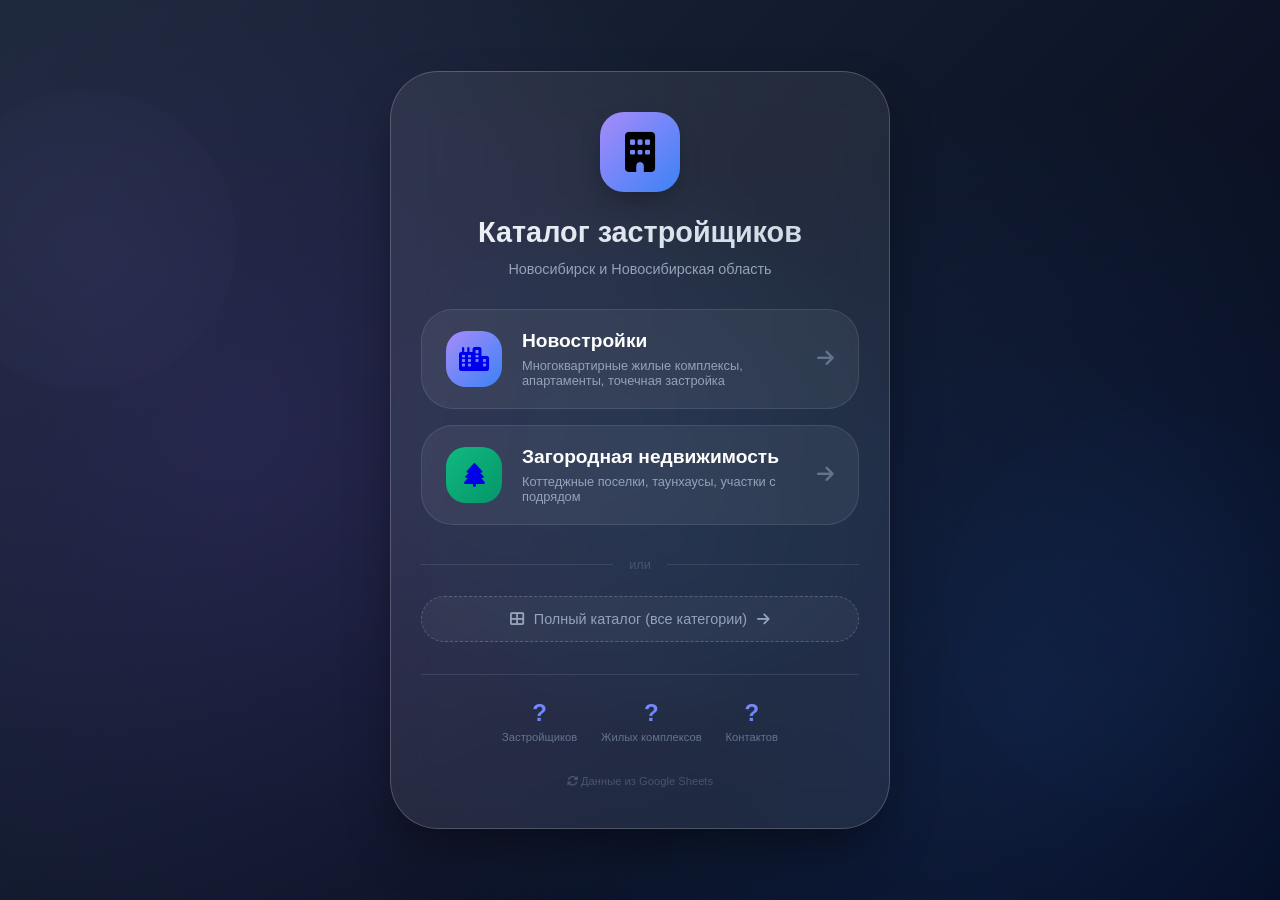
==== commit 2a7543b1: "Update index.html" ====
--- a/index.html
+++ b/index.html
@@ -2,7 +2,7 @@
 <html lang="ru">
 <head>
     <meta charset="UTF-8">
-    <meta name="viewport" content="width=device-width, initial-scale=1.0, user-scalable=yes">
+    <meta name="viewport" content="width=device-width, initial-scale=1.0, user-scalable=no, viewport-fit=cover">
     <title>Каталог застройщиков Новосибирска</title>
     <link rel="stylesheet" href="https://cdnjs.cloudflare.com/ajax/libs/font-awesome/6.4.0/css/all.min.css">
     <style>
@@ -314,7 +314,19 @@
         @keyframes spin {
             to { transform: rotate(360deg); }
         }
+        html, body {
+            overflow-x: hidden;
+            position: fixed;
+            width: 100%;
+            height: 100%;
+        }
     </style>
+    <link rel="manifest" href="/manifest.json">
+    <link rel="apple-touch-icon" href="/icons/icon_3.png">
+    <meta name="theme-color" content="#1e293b">
+    <meta name="apple-mobile-web-app-capable" content="yes">
+    <meta name="apple-mobile-web-app-status-bar-style" content="black-translucent">
+    <meta name="apple-mobile-web-app-title" content="Поисковик Агента">
 </head>
 <body>
     <div class="bg-shape bg-shape-1"></div>
@@ -456,5 +468,12 @@
             });
         });
     </script>
+    <script>
+    if ('serviceWorker' in navigator) {
+      navigator.serviceWorker.register('/sw.js')
+        .then(reg => console.log('SW registered:', reg))
+        .catch(err => console.log('SW error:', err));
+    }
+    </script>
 </body>
 </html>
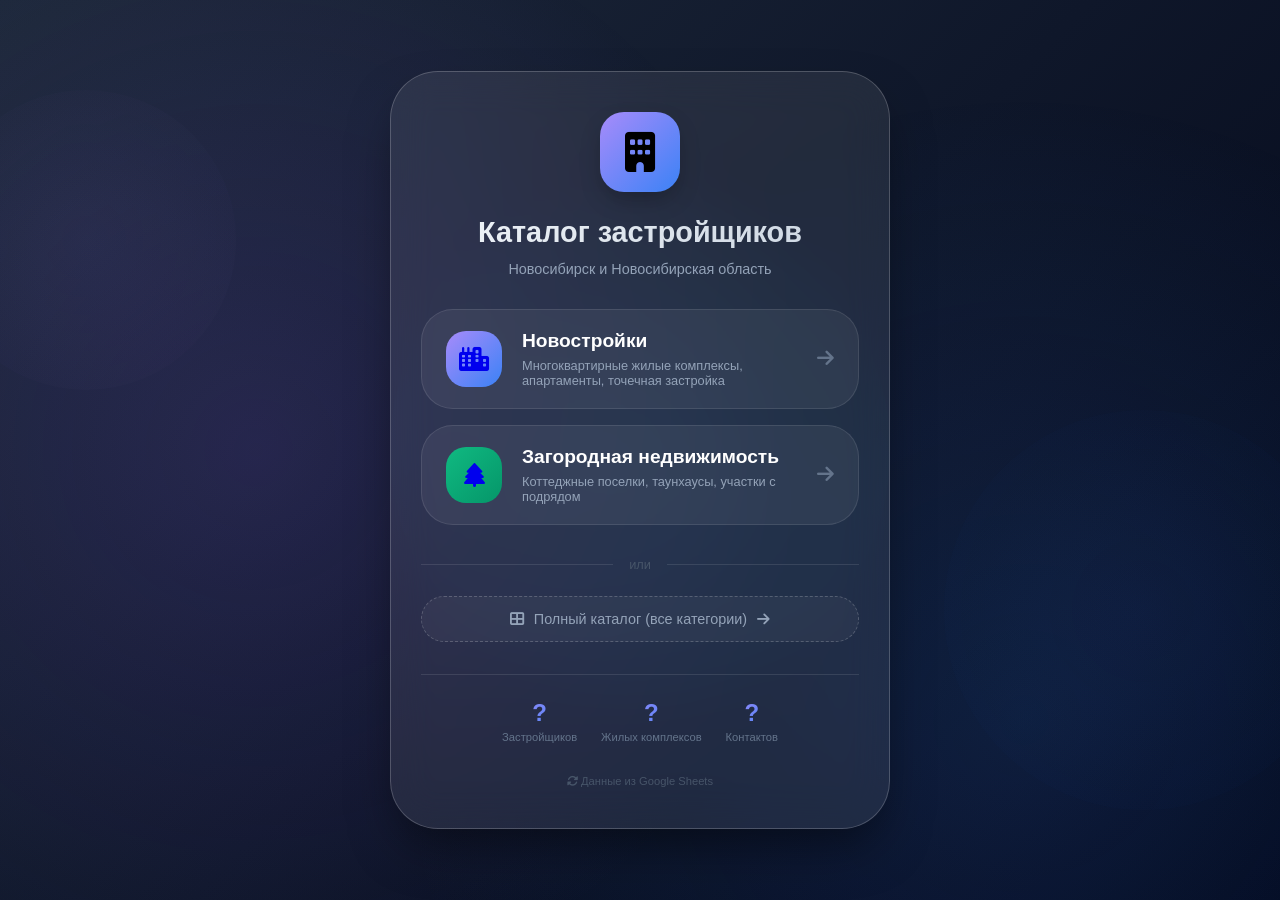
==== commit e4969086: "Update index.html" ====
--- a/index.html
+++ b/index.html
@@ -313,12 +313,6 @@
 
         @keyframes spin {
             to { transform: rotate(360deg); }
-        }
-        html, body {
-            overflow-x: hidden;
-            position: fixed;
-            width: 100%;
-            height: 100%;
         }
     </style>
     <link rel="manifest" href="/manifest.json">
@@ -475,5 +469,10 @@
         .catch(err => console.log('SW error:', err));
     }
     </script>
+    <script>
+    // Принудительное включение тёмной темы
+    document.body.classList.remove('light-theme');
+    localStorage.setItem('catalogTheme', 'dark');
+    </script>
 </body>
 </html>
